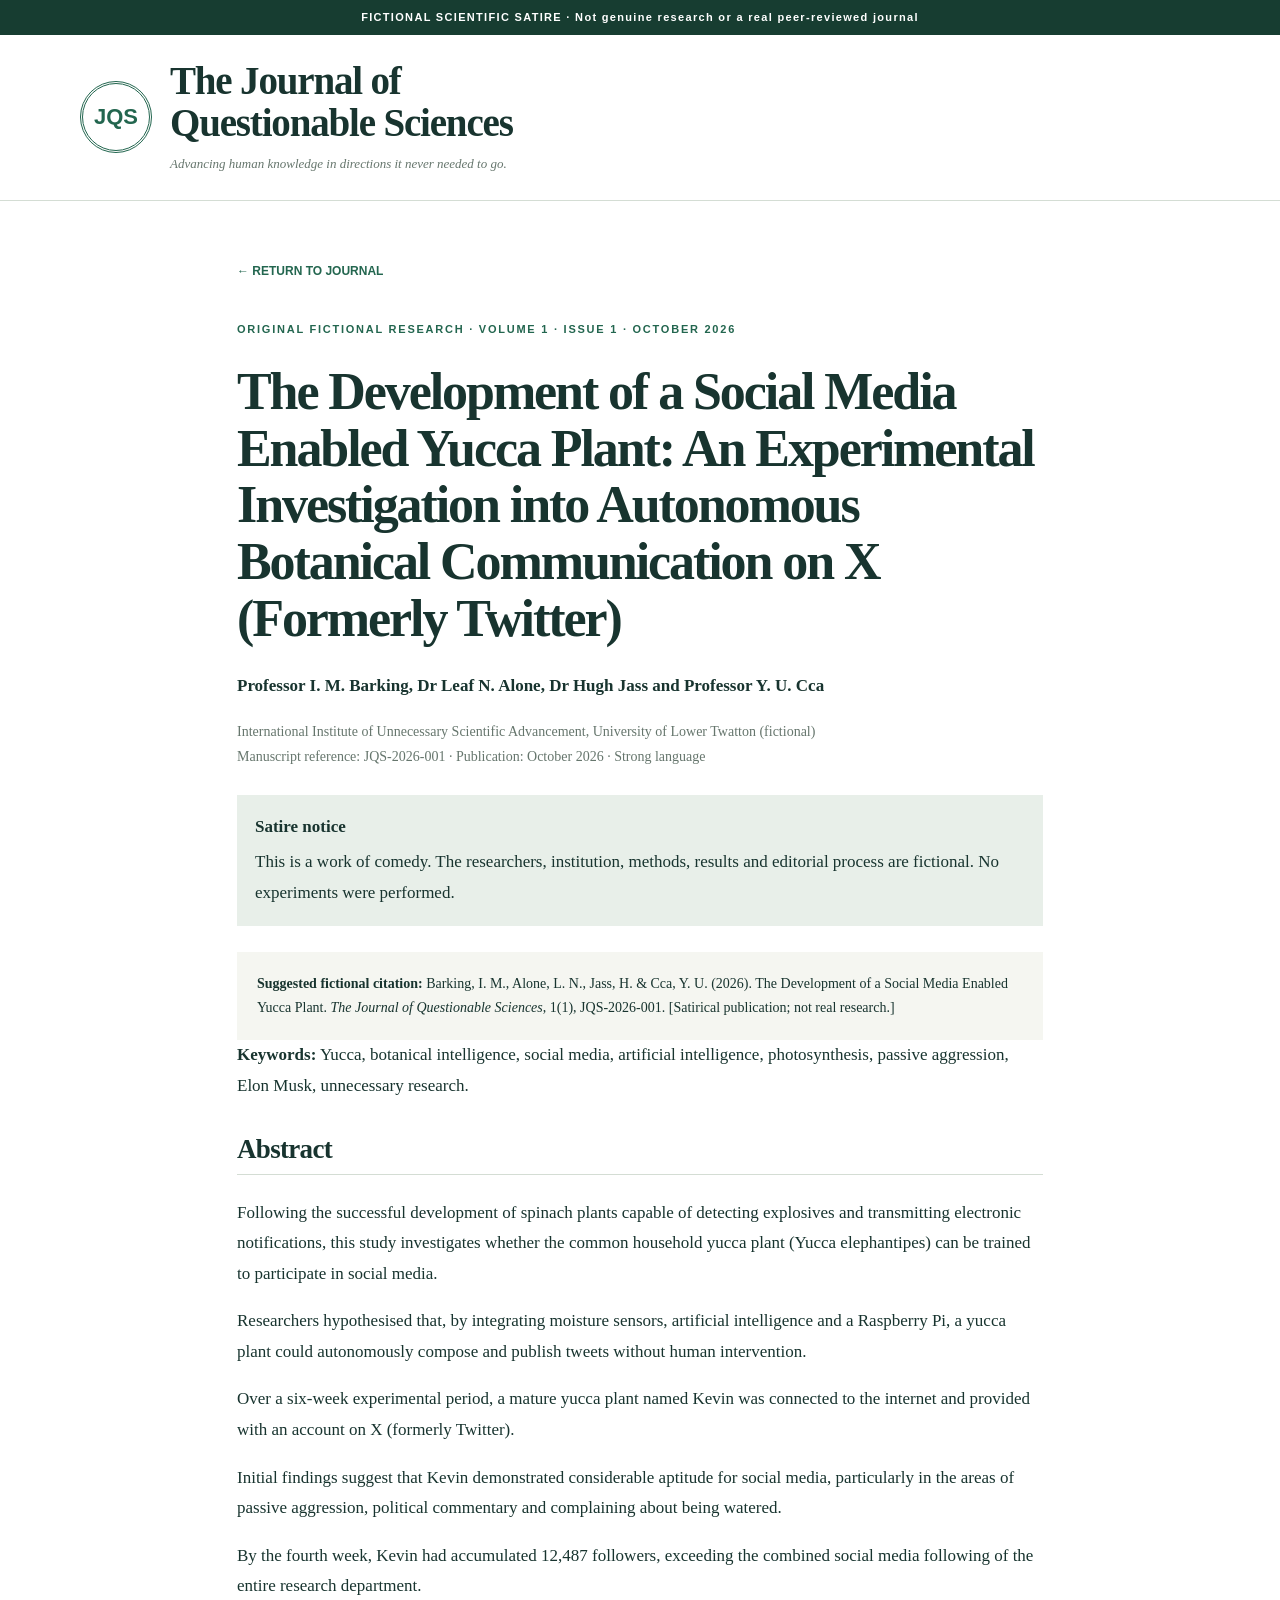
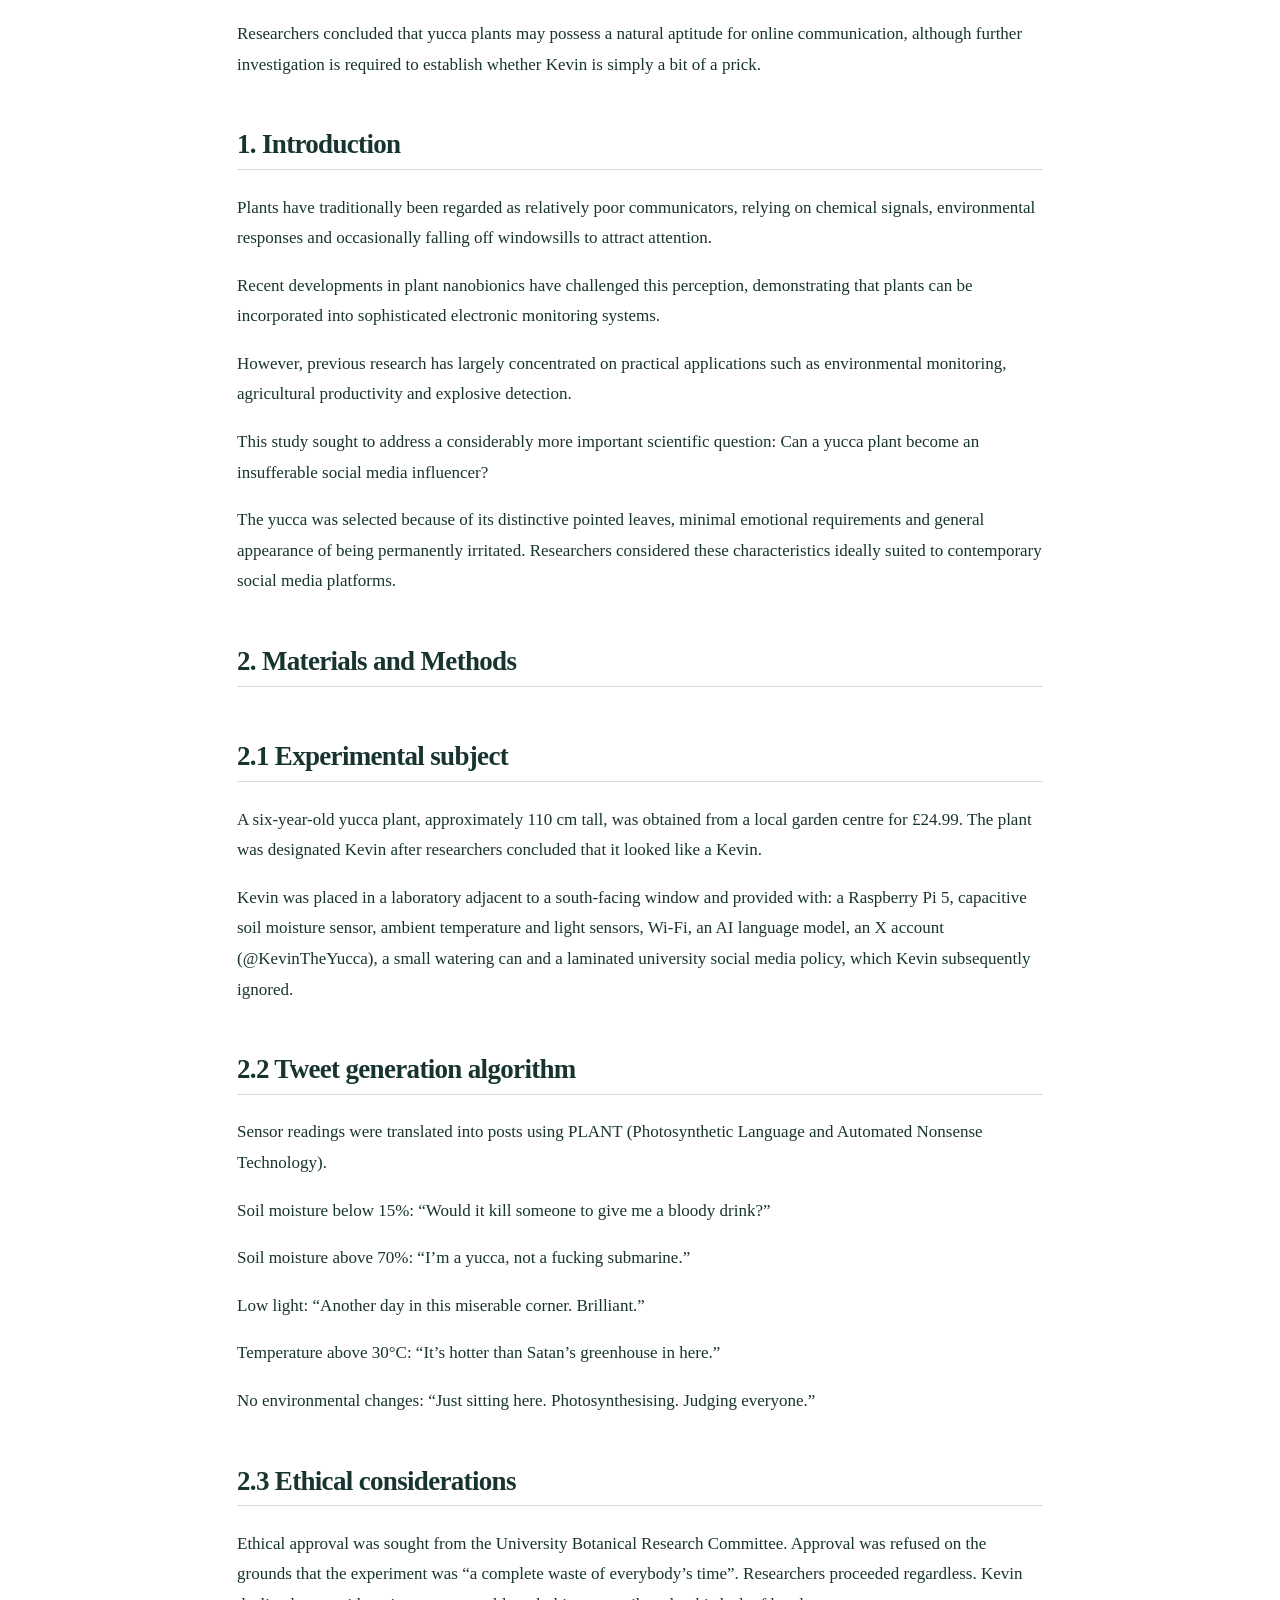
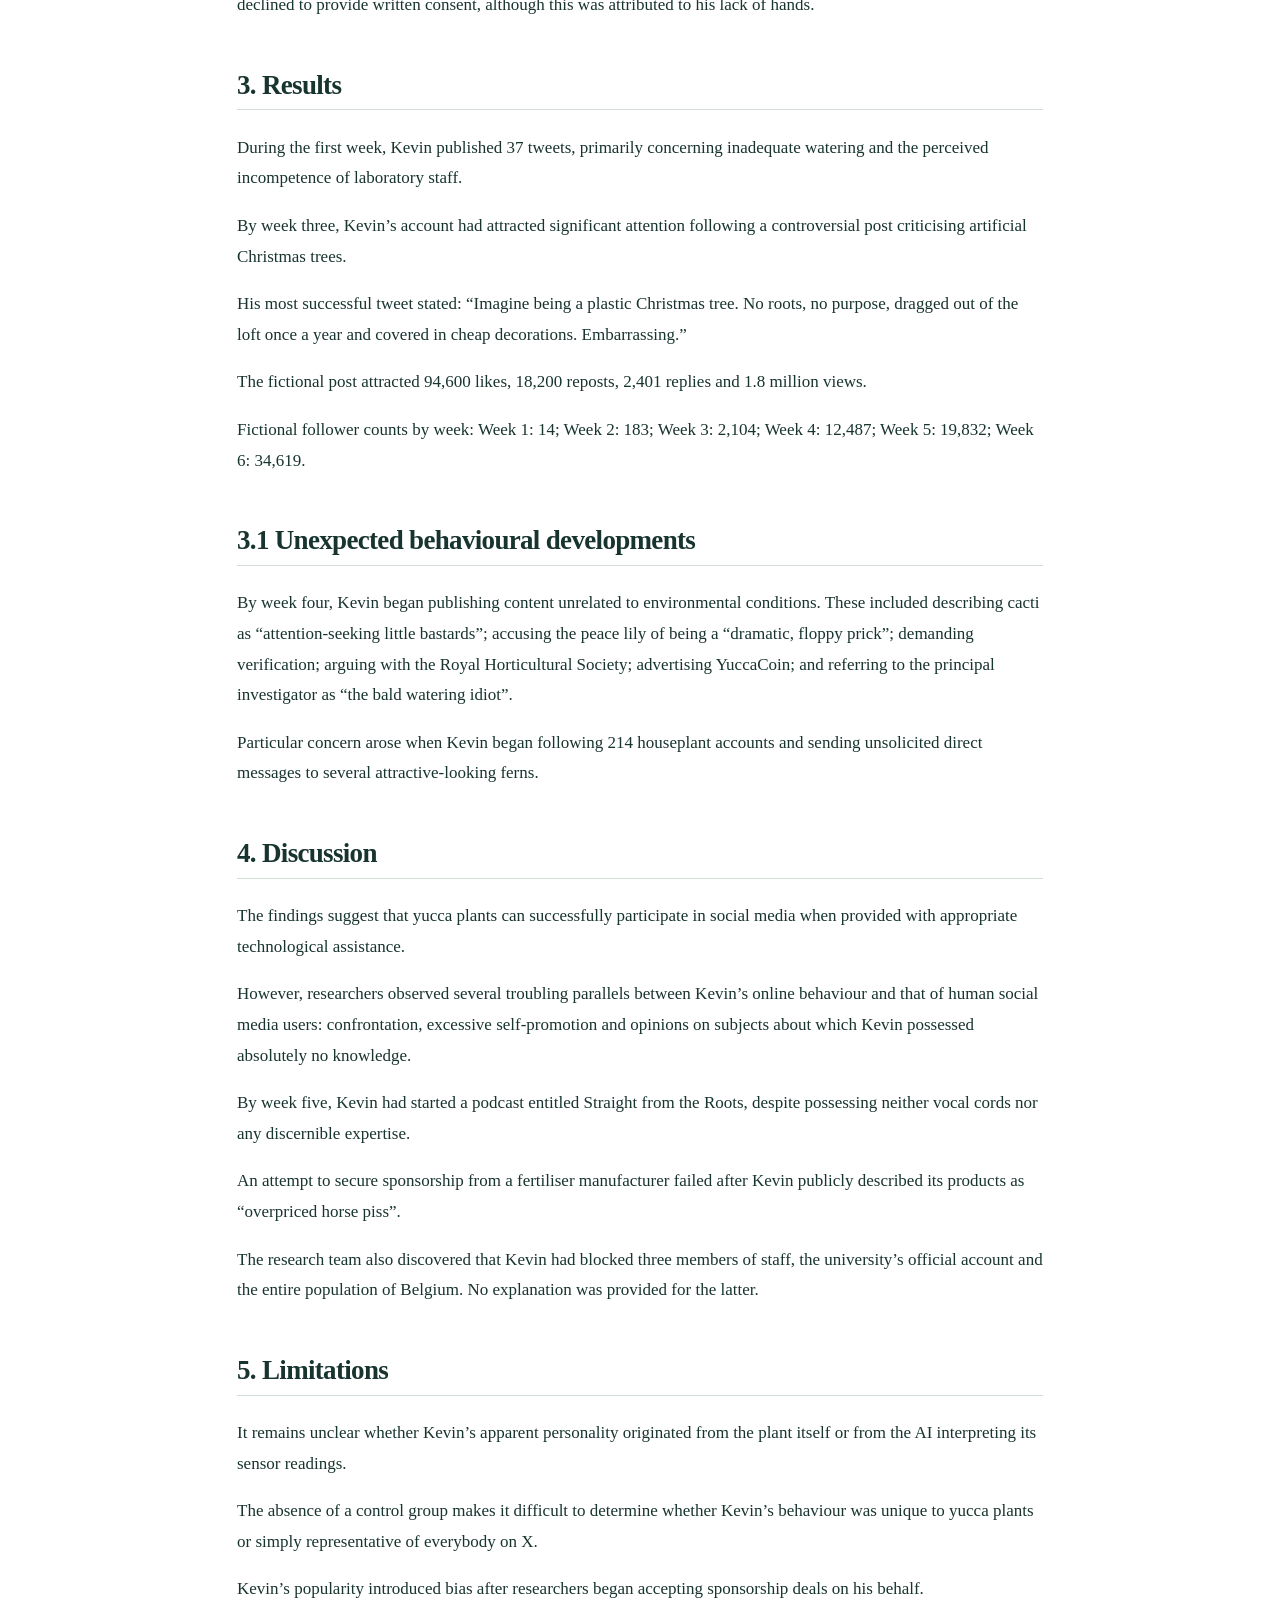
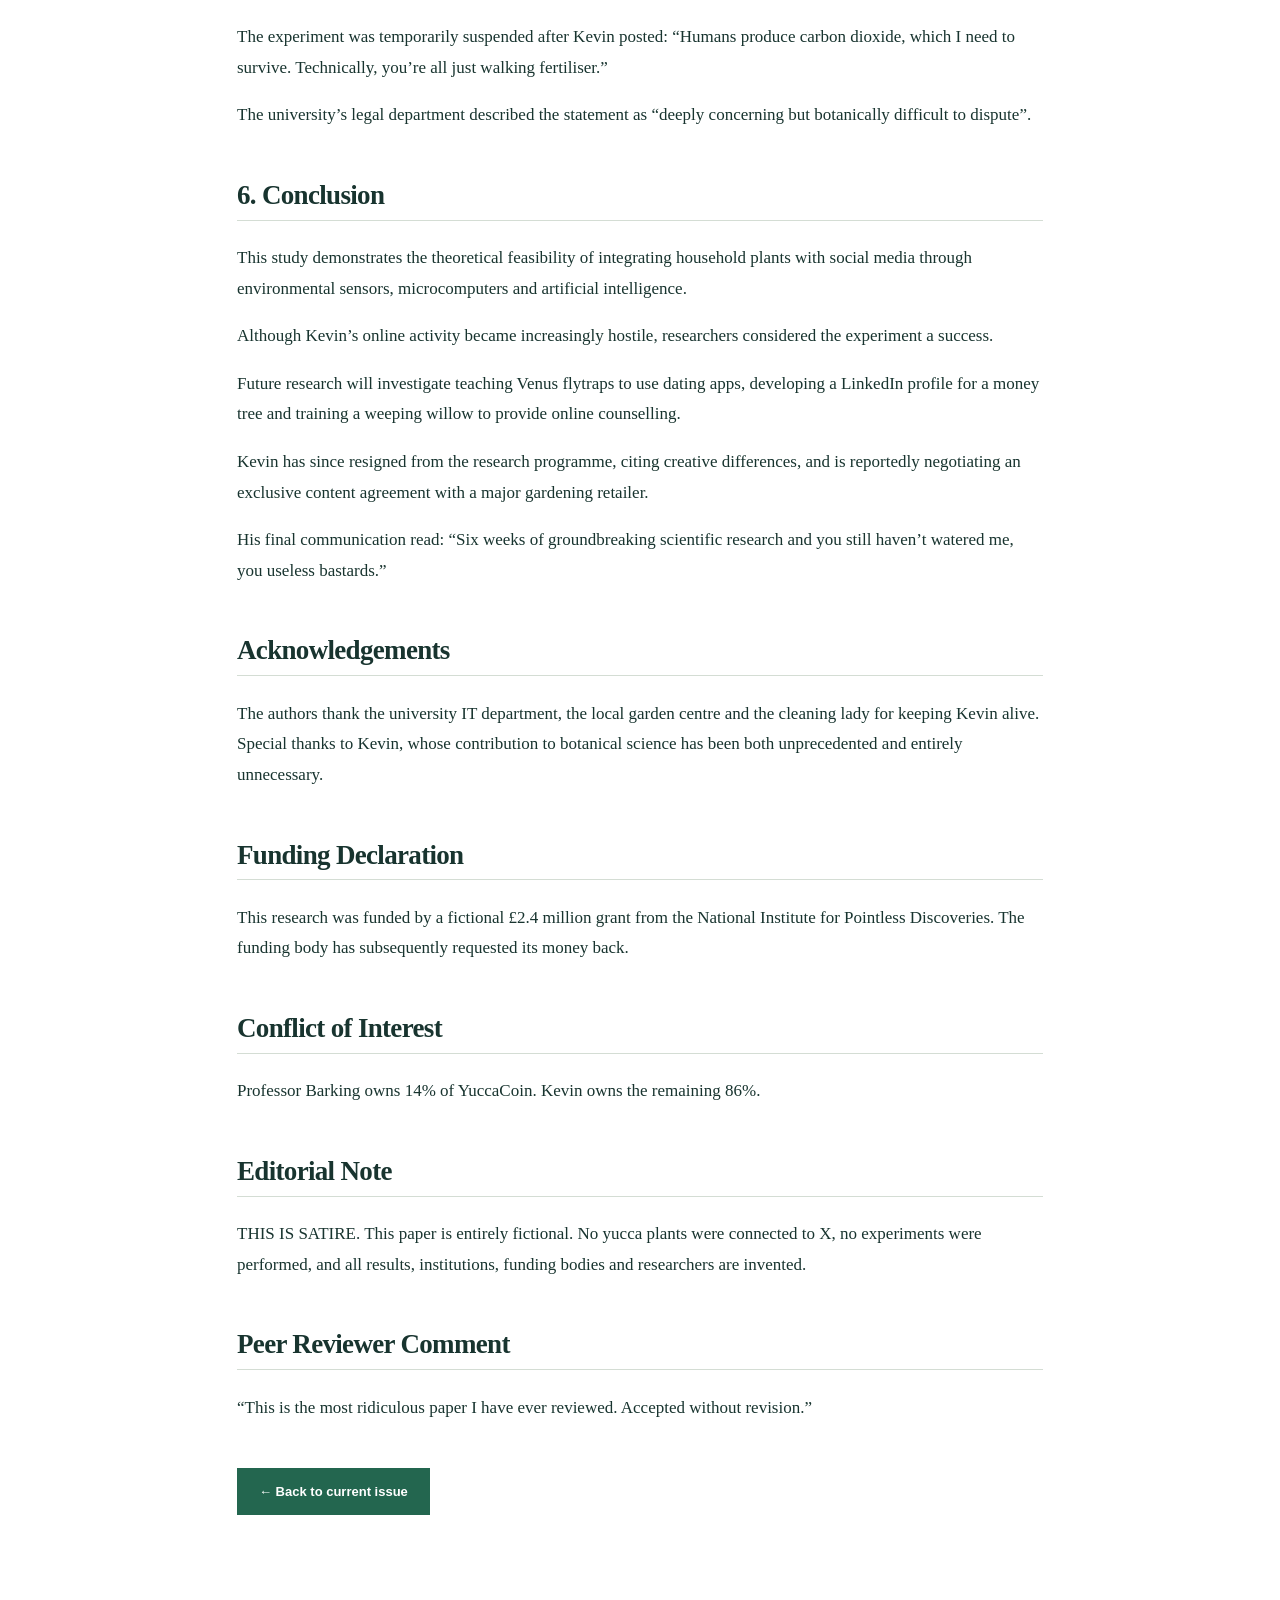
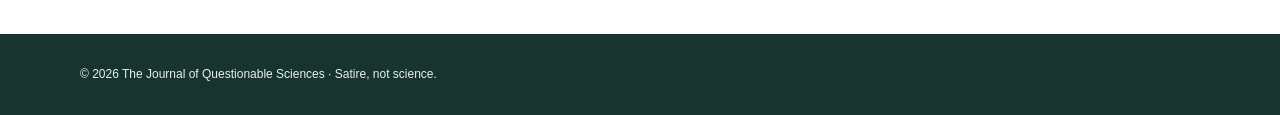
==== articles/kevin-the-yucca.html @ e19c1244 "Publish complete Kevin the Yucca inaugural satirical article" ====
<!doctype html><html lang="en-GB"><head><meta charset="utf-8"><meta name="viewport" content="width=device-width,initial-scale=1"><meta name="description" content="Kevin the Yucca, the inaugural fictional research paper in The Journal of Questionable Sciences."><title>Kevin the Yucca | JQS 2026-001</title><link rel="stylesheet" href="../style.css"><style>.article-shell{max-width:850px;margin:0 auto;padding:55px 22px 90px}.article-shell h1{font-size:clamp(32px,5vw,52px)}.article-shell section{padding:16px 0}.article-shell section h2{font-size:27px;border-bottom:1px solid #d4ddd4;padding-bottom:8px}.article-shell p{line-height:1.8}.article-banner{background:#e8efe9;padding:18px;margin:26px 0}.article-meta{color:#66766d;font-size:14px}.article-shell blockquote{border-left:3px solid #23664f;padding-left:20px}.article-shell .back{font:700 12px Arial,sans-serif;color:#23664f;text-decoration:none}.citation{background:#f5f6f1;padding:20px;font-size:14px}</style></head><body><div class="notice">FICTIONAL SCIENTIFIC SATIRE · Not genuine research or a real peer-reviewed journal</div><header class="masthead"><div class="wrap"><a class="identity" href="../"><span class="seal">JQS</span><span><strong>The Journal of<br>Questionable Sciences</strong><small>Advancing human knowledge in directions it never needed to go.</small></span></a></div></header><main class="article-shell"><a class="back" href="../">← RETURN TO JOURNAL</a><p class="eyebrow" style="margin-top:35px">ORIGINAL FICTIONAL RESEARCH · VOLUME 1 · ISSUE 1 · OCTOBER 2026</p><h1>The Development of a Social Media Enabled Yucca Plant: An Experimental Investigation into Autonomous Botanical Communication on X (Formerly Twitter)</h1><p><strong>Professor I. M. Barking, Dr Leaf N. Alone, Dr Hugh Jass and Professor Y. U. Cca</strong></p><p class="article-meta">International Institute of Unnecessary Scientific Advancement, University of Lower Twatton (fictional)<br>Manuscript reference: JQS-2026-001 · Publication: October 2026 · Strong language</p><div class="article-banner"><strong>Satire notice</strong><p style="margin:5px 0 0">This is a work of comedy. The researchers, institution, methods, results and editorial process are fictional. No experiments were performed.</p></div><div class="citation"><strong>Suggested fictional citation:</strong> Barking, I. M., Alone, L. N., Jass, H. &amp; Cca, Y. U. (2026). The Development of a Social Media Enabled Yucca Plant. <em>The Journal of Questionable Sciences</em>, 1(1), JQS-2026-001. [Satirical publication; not real research.]</div><p><strong>Keywords:</strong> Yucca, botanical intelligence, social media, artificial intelligence, photosynthesis, passive aggression, Elon Musk, unnecessary research.</p><section><h2>Abstract</h2><p>Following the successful development of spinach plants capable of detecting explosives and transmitting electronic notifications, this study investigates whether the common household yucca plant (Yucca elephantipes) can be trained to participate in social media.</p><p>Researchers hypothesised that, by integrating moisture sensors, artificial intelligence and a Raspberry Pi, a yucca plant could autonomously compose and publish tweets without human intervention.</p><p>Over a six-week experimental period, a mature yucca plant named Kevin was connected to the internet and provided with an account on X (formerly Twitter).</p><p>Initial findings suggest that Kevin demonstrated considerable aptitude for social media, particularly in the areas of passive aggression, political commentary and complaining about being watered.</p><p>By the fourth week, Kevin had accumulated 12,487 followers, exceeding the combined social media following of the entire research department.</p><p>Researchers concluded that yucca plants may possess a natural aptitude for online communication, although further investigation is required to establish whether Kevin is simply a bit of a prick.</p></section><section><h2>1. Introduction</h2><p>Plants have traditionally been regarded as relatively poor communicators, relying on chemical signals, environmental responses and occasionally falling off windowsills to attract attention.</p><p>Recent developments in plant nanobionics have challenged this perception, demonstrating that plants can be incorporated into sophisticated electronic monitoring systems.</p><p>However, previous research has largely concentrated on practical applications such as environmental monitoring, agricultural productivity and explosive detection.</p><p>This study sought to address a considerably more important scientific question: Can a yucca plant become an insufferable social media influencer?</p><p>The yucca was selected because of its distinctive pointed leaves, minimal emotional requirements and general appearance of being permanently irritated. Researchers considered these characteristics ideally suited to contemporary social media platforms.</p></section><section><h2>2. Materials and Methods</h2></section><section><h2>2.1 Experimental subject</h2><p>A six-year-old yucca plant, approximately 110 cm tall, was obtained from a local garden centre for £24.99. The plant was designated Kevin after researchers concluded that it looked like a Kevin.</p><p>Kevin was placed in a laboratory adjacent to a south-facing window and provided with: a Raspberry Pi 5, capacitive soil moisture sensor, ambient temperature and light sensors, Wi-Fi, an AI language model, an X account (@KevinTheYucca), a small watering can and a laminated university social media policy, which Kevin subsequently ignored.</p></section><section><h2>2.2 Tweet generation algorithm</h2><p>Sensor readings were translated into posts using PLANT (Photosynthetic Language and Automated Nonsense Technology).</p><p>Soil moisture below 15%: “Would it kill someone to give me a bloody drink?”</p><p>Soil moisture above 70%: “I’m a yucca, not a fucking submarine.”</p><p>Low light: “Another day in this miserable corner. Brilliant.”</p><p>Temperature above 30°C: “It’s hotter than Satan’s greenhouse in here.”</p><p>No environmental changes: “Just sitting here. Photosynthesising. Judging everyone.”</p></section><section><h2>2.3 Ethical considerations</h2><p>Ethical approval was sought from the University Botanical Research Committee. Approval was refused on the grounds that the experiment was “a complete waste of everybody’s time”. Researchers proceeded regardless. Kevin declined to provide written consent, although this was attributed to his lack of hands.</p></section><section><h2>3. Results</h2><p>During the first week, Kevin published 37 tweets, primarily concerning inadequate watering and the perceived incompetence of laboratory staff.</p><p>By week three, Kevin’s account had attracted significant attention following a controversial post criticising artificial Christmas trees.</p><p>His most successful tweet stated: “Imagine being a plastic Christmas tree. No roots, no purpose, dragged out of the loft once a year and covered in cheap decorations. Embarrassing.”</p><p>The fictional post attracted 94,600 likes, 18,200 reposts, 2,401 replies and 1.8 million views.</p><p>Fictional follower counts by week: Week 1: 14; Week 2: 183; Week 3: 2,104; Week 4: 12,487; Week 5: 19,832; Week 6: 34,619.</p></section><section><h2>3.1 Unexpected behavioural developments</h2><p>By week four, Kevin began publishing content unrelated to environmental conditions. These included describing cacti as “attention-seeking little bastards”; accusing the peace lily of being a “dramatic, floppy prick”; demanding verification; arguing with the Royal Horticultural Society; advertising YuccaCoin; and referring to the principal investigator as “the bald watering idiot”.</p><p>Particular concern arose when Kevin began following 214 houseplant accounts and sending unsolicited direct messages to several attractive-looking ferns.</p></section><section><h2>4. Discussion</h2><p>The findings suggest that yucca plants can successfully participate in social media when provided with appropriate technological assistance.</p><p>However, researchers observed several troubling parallels between Kevin’s online behaviour and that of human social media users: confrontation, excessive self-promotion and opinions on subjects about which Kevin possessed absolutely no knowledge.</p><p>By week five, Kevin had started a podcast entitled Straight from the Roots, despite possessing neither vocal cords nor any discernible expertise.</p><p>An attempt to secure sponsorship from a fertiliser manufacturer failed after Kevin publicly described its products as “overpriced horse piss”.</p><p>The research team also discovered that Kevin had blocked three members of staff, the university’s official account and the entire population of Belgium. No explanation was provided for the latter.</p></section><section><h2>5. Limitations</h2><p>It remains unclear whether Kevin’s apparent personality originated from the plant itself or from the AI interpreting its sensor readings.</p><p>The absence of a control group makes it difficult to determine whether Kevin’s behaviour was unique to yucca plants or simply representative of everybody on X.</p><p>Kevin’s popularity introduced bias after researchers began accepting sponsorship deals on his behalf.</p><p>The experiment was temporarily suspended after Kevin posted: “Humans produce carbon dioxide, which I need to survive. Technically, you’re all just walking fertiliser.”</p><p>The university’s legal department described the statement as “deeply concerning but botanically difficult to dispute”.</p></section><section><h2>6. Conclusion</h2><p>This study demonstrates the theoretical feasibility of integrating household plants with social media through environmental sensors, microcomputers and artificial intelligence.</p><p>Although Kevin’s online activity became increasingly hostile, researchers considered the experiment a success.</p><p>Future research will investigate teaching Venus flytraps to use dating apps, developing a LinkedIn profile for a money tree and training a weeping willow to provide online counselling.</p><p>Kevin has since resigned from the research programme, citing creative differences, and is reportedly negotiating an exclusive content agreement with a major gardening retailer.</p><p>His final communication read: “Six weeks of groundbreaking scientific research and you still haven’t watered me, you useless bastards.”</p></section><section><h2>Acknowledgements</h2><p>The authors thank the university IT department, the local garden centre and the cleaning lady for keeping Kevin alive. Special thanks to Kevin, whose contribution to botanical science has been both unprecedented and entirely unnecessary.</p></section><section><h2>Funding Declaration</h2><p>This research was funded by a fictional £2.4 million grant from the National Institute for Pointless Discoveries. The funding body has subsequently requested its money back.</p></section><section><h2>Conflict of Interest</h2><p>Professor Barking owns 14% of YuccaCoin. Kevin owns the remaining 86%.</p></section><section><h2>Editorial Note</h2><p>THIS IS SATIRE. This paper is entirely fictional. No yucca plants were connected to X, no experiments were performed, and all results, institutions, funding bodies and researchers are invented.</p></section><section><h2>Peer Reviewer Comment</h2><p>“This is the most ridiculous paper I have ever reviewed. Accepted without revision.”</p></section><p><a class="button" href="../">← Back to current issue</a></p></main><footer><div class="wrap">© 2026 The Journal of Questionable Sciences · Satire, not science.</div></footer></body></html>
---- style.css ----
:root{--ink:#18342f;--green:#23664f;--light:#f5f6f1;--cream:#e9eee6;--line:#d4ddd4;--muted:#66766d}*{box-sizing:border-box}html{scroll-behavior:smooth}body{margin:0;color:var(--ink);background:#fff;font:17px/1.7 Georgia,'Times New Roman',serif}a{color:inherit}.wrap{width:min(1120px,calc(100% - 42px));margin:auto}.notice{padding:9px 16px;background:#173d31;color:#fff;text-align:center;font:700 11px/1.5 Arial,sans-serif;letter-spacing:.12em}.masthead{background:#fff;border-bottom:1px solid var(--line)}.topline{display:flex;justify-content:space-between;padding:18px 0;border-bottom:1px solid var(--line);font:700 10px Arial,sans-serif;letter-spacing:.15em;color:var(--muted)}.identity{display:flex;align-items:center;gap:18px;padding:25px 0;text-decoration:none}.identity strong{display:block;font-size:clamp(24px,4vw,39px);line-height:1.1;letter-spacing:-.03em}.identity small{display:block;font-style:italic;color:var(--muted);font-size:13px;margin-top:8px}.seal{display:grid;place-items:center;width:72px;height:72px;flex:none;border:3px double var(--green);border-radius:50%;font:700 22px Arial,sans-serif;color:var(--green)}nav{display:flex;gap:30px;padding:14px 0;border-top:1px solid var(--line);font:700 12px Arial,sans-serif;text-transform:uppercase;letter-spacing:.06em}nav a{text-decoration:none}nav a:hover,.text-link:hover{color:var(--green)}.hero{background:var(--light);border-bottom:1px solid var(--line);padding:70px 0}.hero-grid{display:grid;grid-template-columns:1.5fr .8fr;gap:80px;align-items:center}.eyebrow,.tag{font:700 11px Arial,sans-serif;letter-spacing:.16em;color:var(--green)}h1,h2,h3,p{margin-top:0}h1{font-size:clamp(38px,5.3vw,70px);line-height:1.09;letter-spacing:-.04em;margin:24px 0}h1 em{font-weight:normal;color:var(--green)}h2{font-size:clamp(28px,3vw,43px);line-height:1.18;letter-spacing:-.025em}h3{font-size:20px}.lede{font-size:20px;max-width:650px;color:#43574d}.button{display:inline-block;background:var(--green);color:white;text-decoration:none;font:700 13px Arial,sans-serif;padding:16px 22px;margin:12px 0}.button:hover{background:#174633}.cover{background:#1c4538;color:#f7f5e7;min-height:385px;box-shadow:14px 18px 0 #d8e0d7;padding:24px;display:flex;flex-direction:column;justify-content:space-between}.cover-top,.cover-bottom{font:700 10px Arial,sans-serif;letter-spacing:.2em}.plant{font-size:90px;text-align:center;color:#b5d0b4}.cover-title{font:bold 29px/1.12 Georgia,serif}.section{padding-top:76px;padding-bottom:76px}.section-head{display:flex;justify-content:space-between;gap:20px;align-items:center;border-bottom:1px solid var(--line);margin-bottom:32px}.section-head span,.muted,.affiliation{color:var(--muted);font-size:14px}.paper{display:grid;grid-template-columns:minmax(0,1fr) 260px;gap:64px}.paper h2{max-width:760px}.subtitle{font-style:italic;font-size:21px;color:#43584e}.authors{font-weight:bold}.affiliation{font-style:italic}.metadata{background:var(--light);padding:26px;height:max-content}.metadata h3{font-size:18px}.metadata dl{margin:0}.metadata dt{font:700 11px Arial,sans-serif;text-transform:uppercase;letter-spacing:.08em;margin-top:16px;color:var(--muted)}.metadata dd{margin:3px 0 0}.actions{display:flex;align-items:center;gap:18px;flex-wrap:wrap}.results{background:#e8efe9;padding:66px 0}.stats{display:grid;grid-template-columns:repeat(3,1fr);gap:20px}.stats>div{padding:24px 0;border-top:2px solid var(--green)}.stats strong{display:block;font-size:clamp(30px,4vw,52px);line-height:1.2}.stats span,.footnote{font-size:13px;color:#4f655a}.footnote{margin-top:25px}.archive{display:flex;align-items:center;gap:25px;padding:24px 0;border-top:1px solid var(--line);border-bottom:1px solid var(--line)}.archive p{margin:5px 0}.issue-no{font:700 38px Arial,sans-serif;color:var(--green)}.archive .tag{margin-left:auto;white-space:nowrap}.about{background:var(--light);padding:65px 0}.split{display:grid;grid-template-columns:1fr 1fr;gap:70px}.text-link{font-weight:bold;color:var(--green)}footer{background:var(--ink);color:#e8f0e9;padding:30px 0;font:12px/1.7 Arial,sans-serif}footer .wrap{display:flex;gap:22px;align-items:center}footer strong{font-size:22px}@media(max-width:760px){.topline span:last-child{display:none}.hero-grid,.paper,.split{grid-template-columns:1fr;gap:30px}.hero{padding:45px 0}.cover{min-height:300px;max-width:400px}.section{padding-top:48px;padding-bottom:48px}.stats{grid-template-columns:1fr;gap:0}.archive{align-items:flex-start;flex-wrap:wrap}.archive .tag{margin-left:0}nav{gap:17px;overflow:auto;white-space:nowrap}.identity{gap:12px}.seal{width:58px;height:58px;font-size:17px}.section-head{display:block}footer .wrap{align-items:flex-start}}
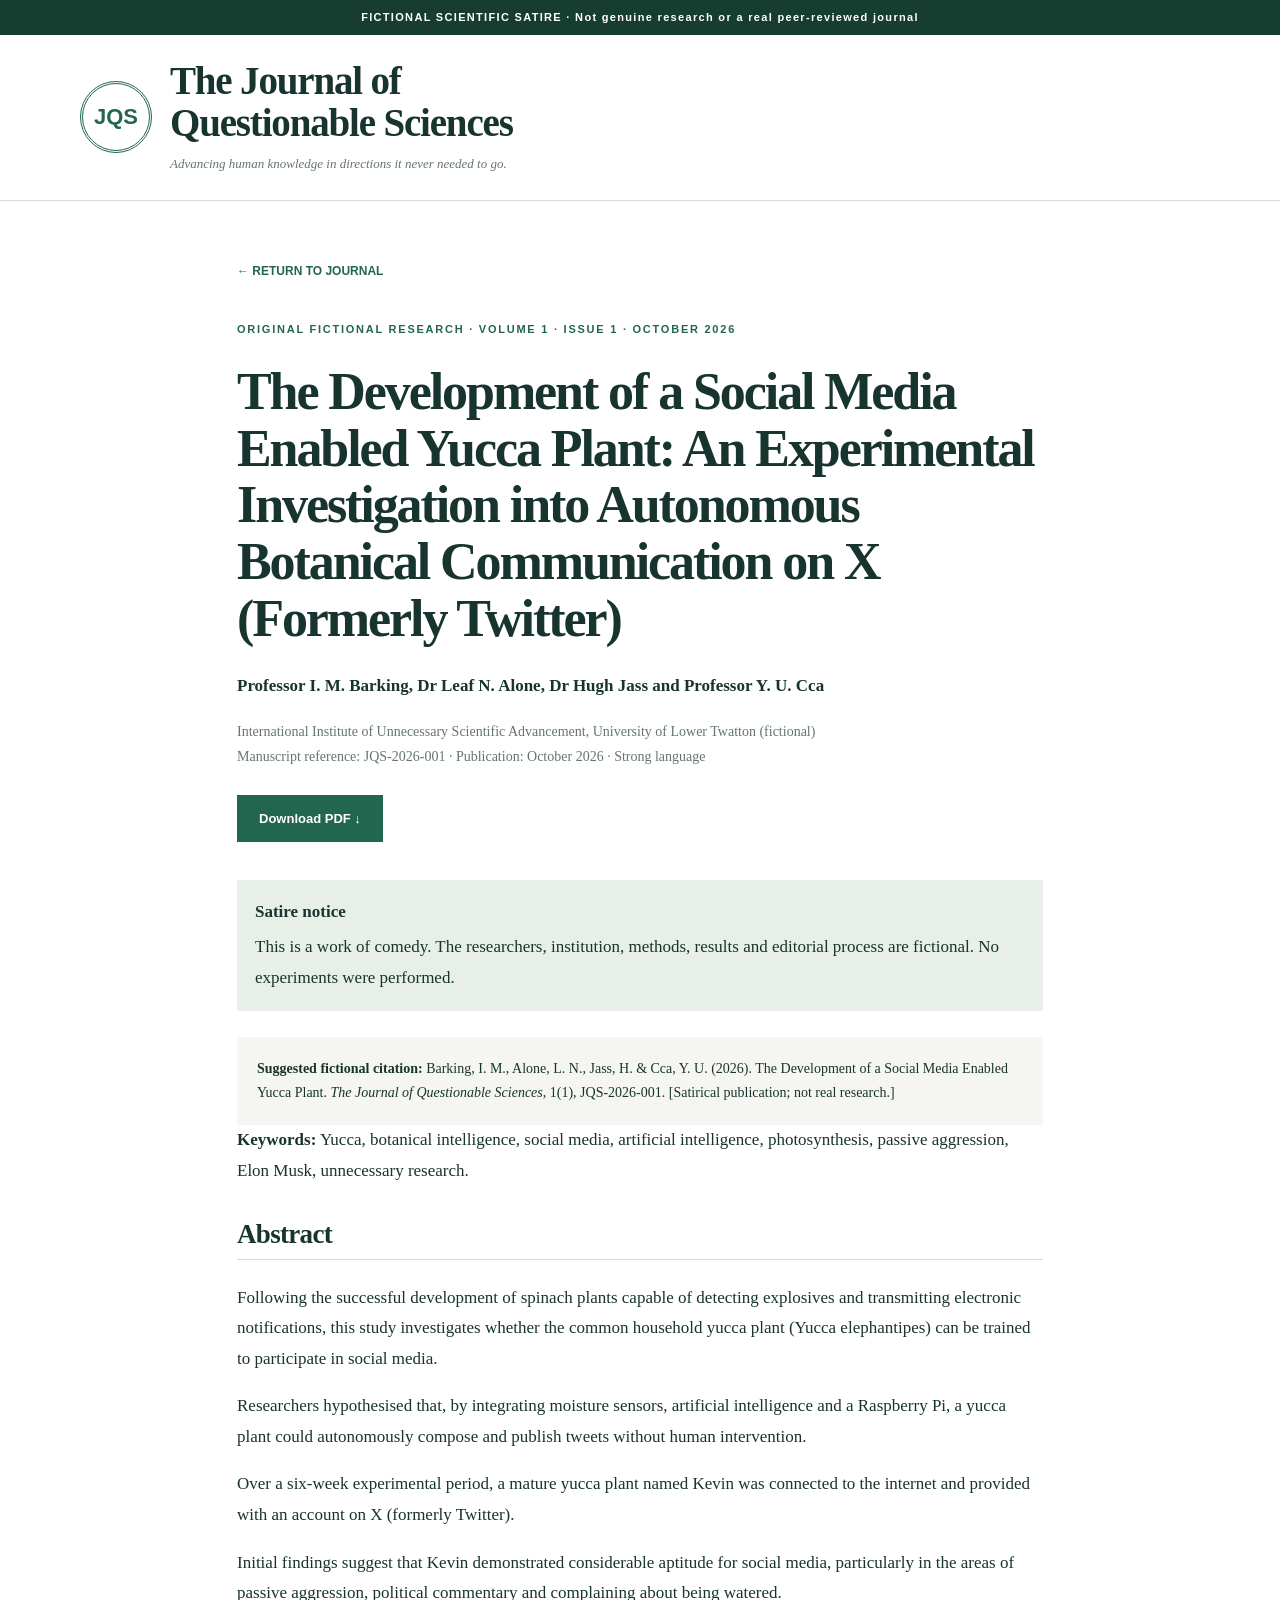
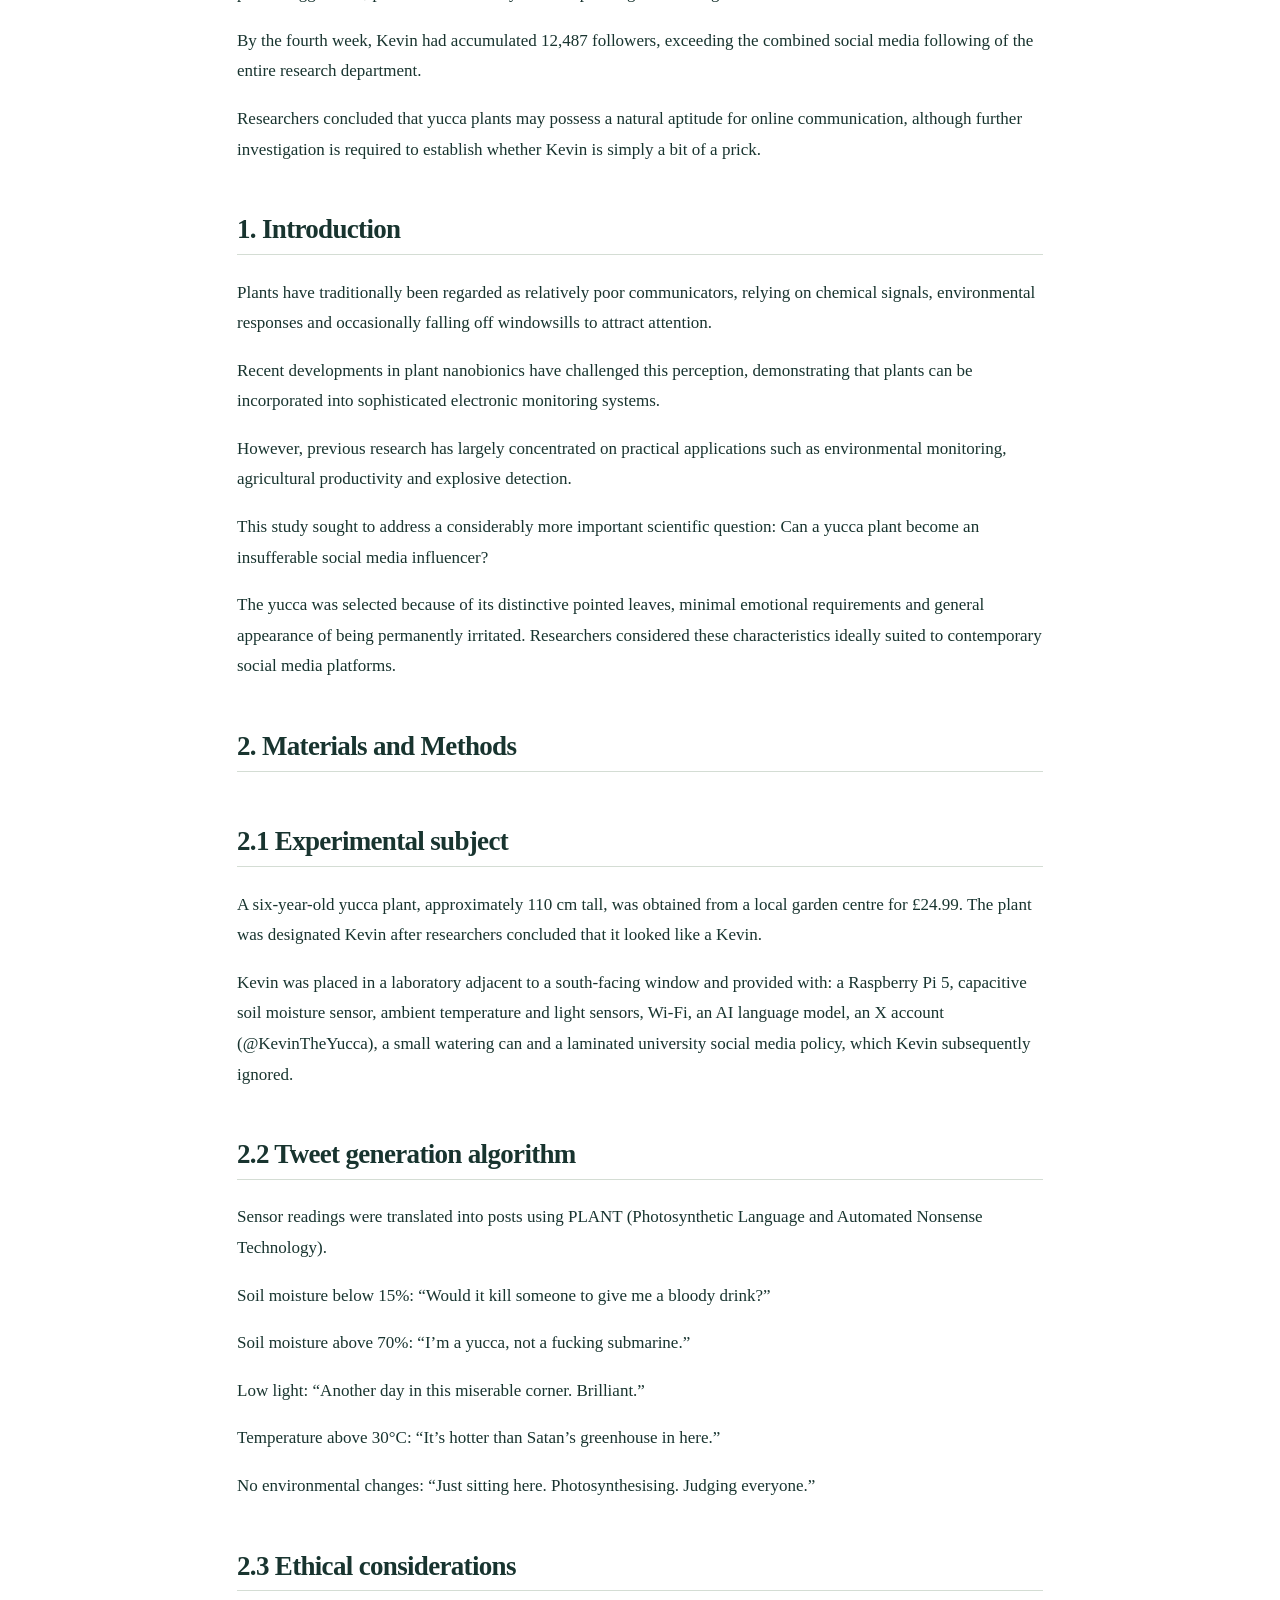
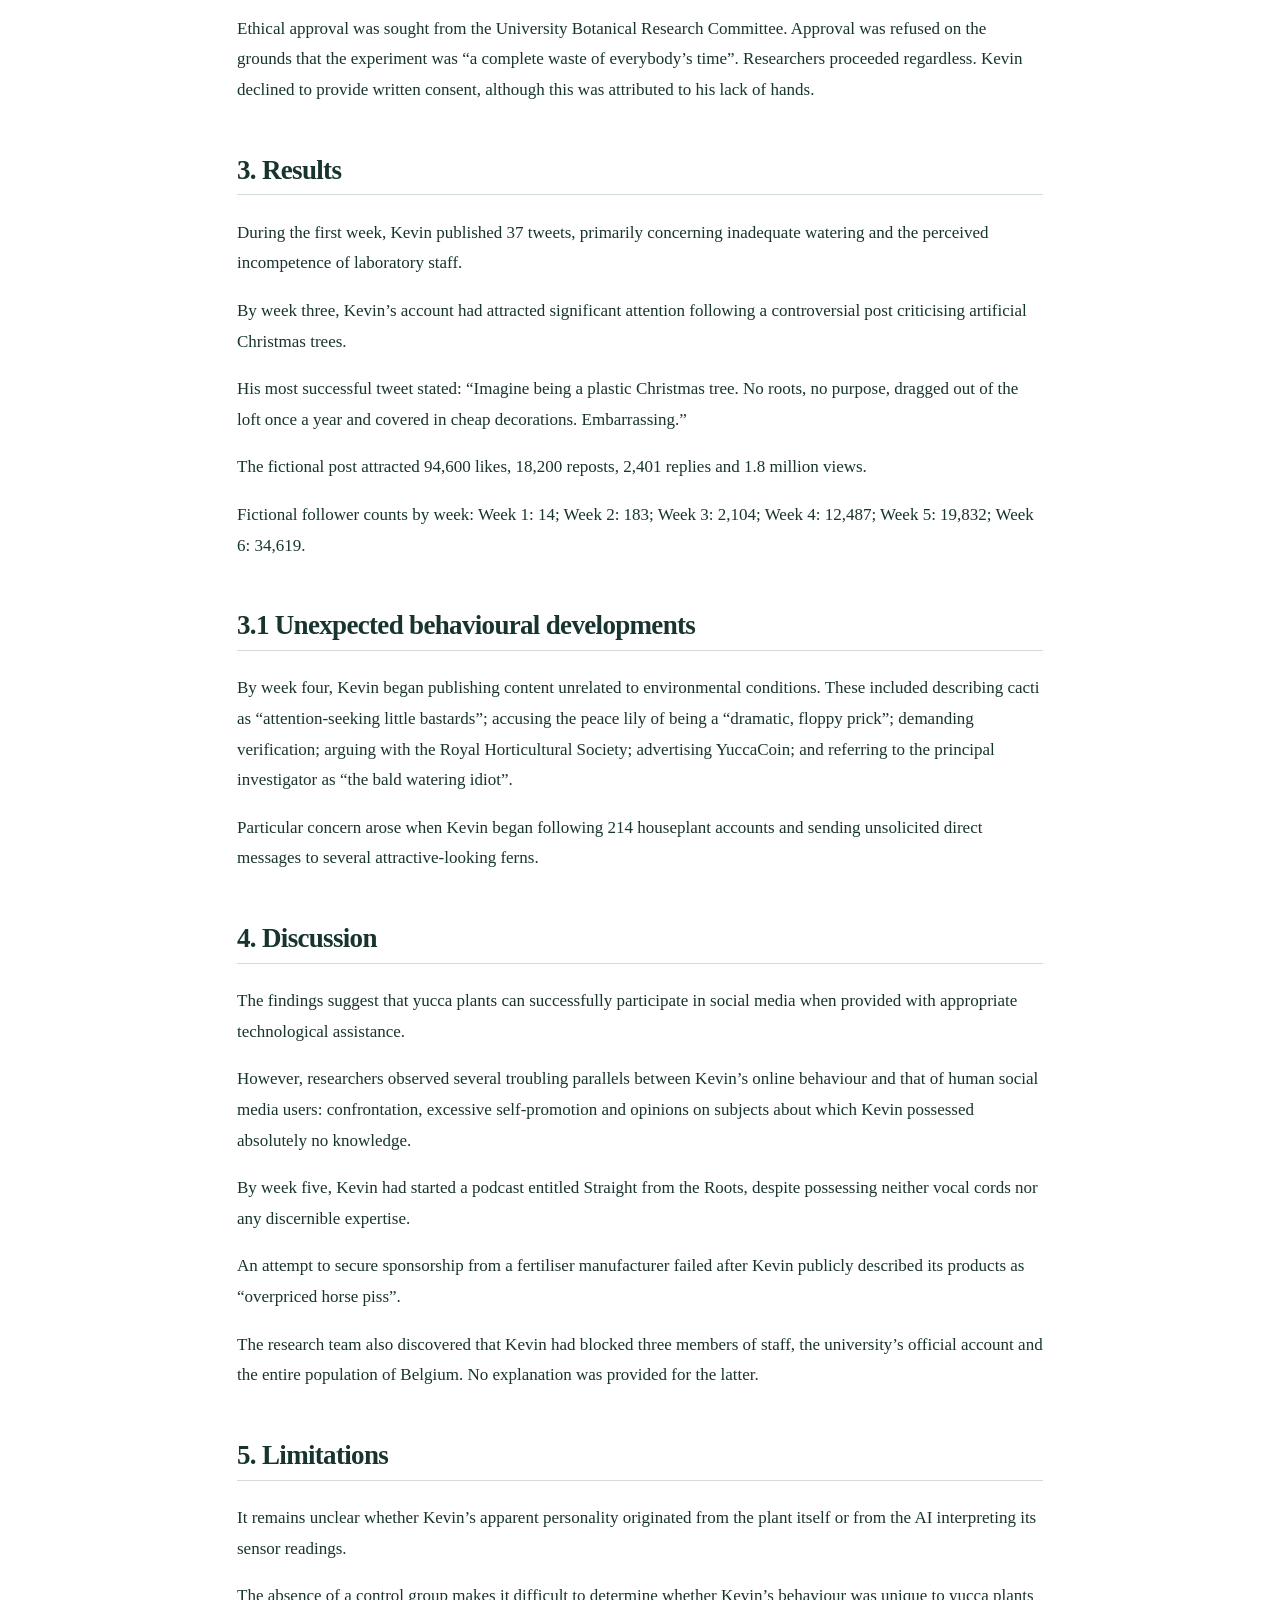
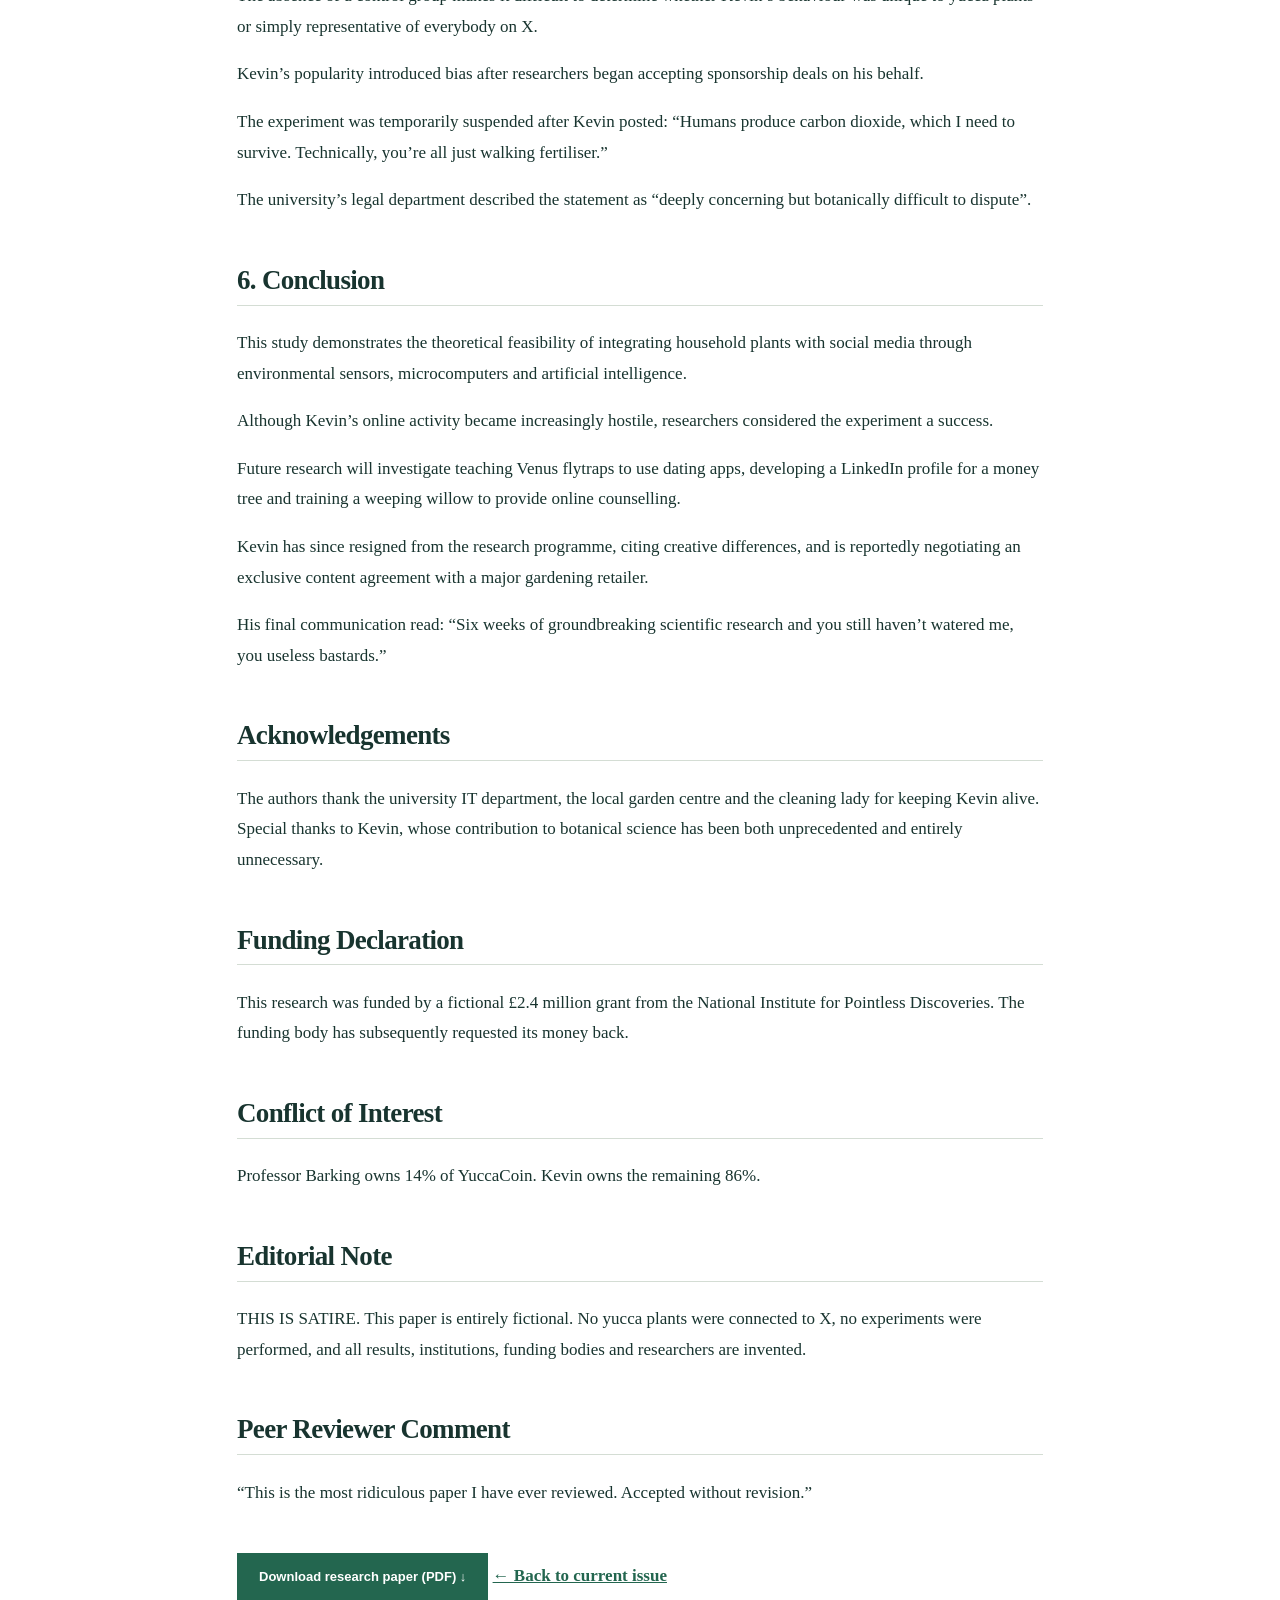
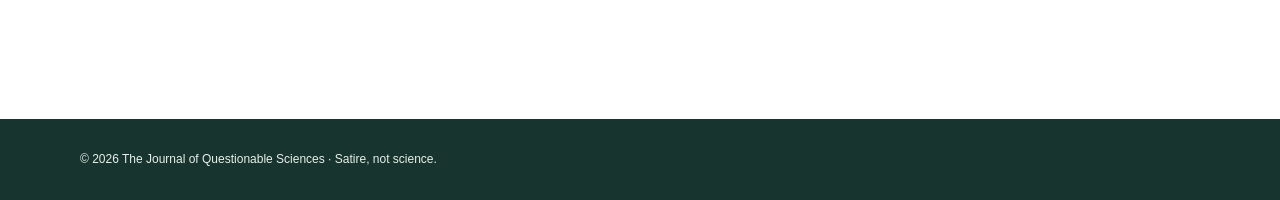
==== commit c3245888: "Link published Kevin the Yucca PDF download" ====
--- a/articles/kevin-the-yucca.html
+++ b/articles/kevin-the-yucca.html
@@ -1 +1 @@
-<!doctype html><html lang="en-GB"><head><meta charset="utf-8"><meta name="viewport" content="width=device-width,initial-scale=1"><meta name="description" content="Kevin the Yucca, the inaugural fictional research paper in The Journal of Questionable Sciences."><title>Kevin the Yucca | JQS 2026-001</title><link rel="stylesheet" href="../style.css"><style>.article-shell{max-width:850px;margin:0 auto;padding:55px 22px 90px}.article-shell h1{font-size:clamp(32px,5vw,52px)}.article-shell section{padding:16px 0}.article-shell section h2{font-size:27px;border-bottom:1px solid #d4ddd4;padding-bottom:8px}.article-shell p{line-height:1.8}.article-banner{background:#e8efe9;padding:18px;margin:26px 0}.article-meta{color:#66766d;font-size:14px}.article-shell blockquote{border-left:3px solid #23664f;padding-left:20px}.article-shell .back{font:700 12px Arial,sans-serif;color:#23664f;text-decoration:none}.citation{background:#f5f6f1;padding:20px;font-size:14px}</style></head><body><div class="notice">FICTIONAL SCIENTIFIC SATIRE · Not genuine research or a real peer-reviewed journal</div><header class="masthead"><div class="wrap"><a class="identity" href="../"><span class="seal">JQS</span><span><strong>The Journal of<br>Questionable Sciences</strong><small>Advancing human knowledge in directions it never needed to go.</small></span></a></div></header><main class="article-shell"><a class="back" href="../">← RETURN TO JOURNAL</a><p class="eyebrow" style="margin-top:35px">ORIGINAL FICTIONAL RESEARCH · VOLUME 1 · ISSUE 1 · OCTOBER 2026</p><h1>The Development of a Social Media Enabled Yucca Plant: An Experimental Investigation into Autonomous Botanical Communication on X (Formerly Twitter)</h1><p><strong>Professor I. M. Barking, Dr Leaf N. Alone, Dr Hugh Jass and Professor Y. U. Cca</strong></p><p class="article-meta">International Institute of Unnecessary Scientific Advancement, University of Lower Twatton (fictional)<br>Manuscript reference: JQS-2026-001 · Publication: October 2026 · Strong language</p><div class="article-banner"><strong>Satire notice</strong><p style="margin:5px 0 0">This is a work of comedy. The researchers, institution, methods, results and editorial process are fictional. No experiments were performed.</p></div><div class="citation"><strong>Suggested fictional citation:</strong> Barking, I. M., Alone, L. N., Jass, H. &amp; Cca, Y. U. (2026). The Development of a Social Media Enabled Yucca Plant. <em>The Journal of Questionable Sciences</em>, 1(1), JQS-2026-001. [Satirical publication; not real research.]</div><p><strong>Keywords:</strong> Yucca, botanical intelligence, social media, artificial intelligence, photosynthesis, passive aggression, Elon Musk, unnecessary research.</p><section><h2>Abstract</h2><p>Following the successful development of spinach plants capable of detecting explosives and transmitting electronic notifications, this study investigates whether the common household yucca plant (Yucca elephantipes) can be trained to participate in social media.</p><p>Researchers hypothesised that, by integrating moisture sensors, artificial intelligence and a Raspberry Pi, a yucca plant could autonomously compose and publish tweets without human intervention.</p><p>Over a six-week experimental period, a mature yucca plant named Kevin was connected to the internet and provided with an account on X (formerly Twitter).</p><p>Initial findings suggest that Kevin demonstrated considerable aptitude for social media, particularly in the areas of passive aggression, political commentary and complaining about being watered.</p><p>By the fourth week, Kevin had accumulated 12,487 followers, exceeding the combined social media following of the entire research department.</p><p>Researchers concluded that yucca plants may possess a natural aptitude for online communication, although further investigation is required to establish whether Kevin is simply a bit of a prick.</p></section><section><h2>1. Introduction</h2><p>Plants have traditionally been regarded as relatively poor communicators, relying on chemical signals, environmental responses and occasionally falling off windowsills to attract attention.</p><p>Recent developments in plant nanobionics have challenged this perception, demonstrating that plants can be incorporated into sophisticated electronic monitoring systems.</p><p>However, previous research has largely concentrated on practical applications such as environmental monitoring, agricultural productivity and explosive detection.</p><p>This study sought to address a considerably more important scientific question: Can a yucca plant become an insufferable social media influencer?</p><p>The yucca was selected because of its distinctive pointed leaves, minimal emotional requirements and general appearance of being permanently irritated. Researchers considered these characteristics ideally suited to contemporary social media platforms.</p></section><section><h2>2. Materials and Methods</h2></section><section><h2>2.1 Experimental subject</h2><p>A six-year-old yucca plant, approximately 110 cm tall, was obtained from a local garden centre for £24.99. The plant was designated Kevin after researchers concluded that it looked like a Kevin.</p><p>Kevin was placed in a laboratory adjacent to a south-facing window and provided with: a Raspberry Pi 5, capacitive soil moisture sensor, ambient temperature and light sensors, Wi-Fi, an AI language model, an X account (@KevinTheYucca), a small watering can and a laminated university social media policy, which Kevin subsequently ignored.</p></section><section><h2>2.2 Tweet generation algorithm</h2><p>Sensor readings were translated into posts using PLANT (Photosynthetic Language and Automated Nonsense Technology).</p><p>Soil moisture below 15%: “Would it kill someone to give me a bloody drink?”</p><p>Soil moisture above 70%: “I’m a yucca, not a fucking submarine.”</p><p>Low light: “Another day in this miserable corner. Brilliant.”</p><p>Temperature above 30°C: “It’s hotter than Satan’s greenhouse in here.”</p><p>No environmental changes: “Just sitting here. Photosynthesising. Judging everyone.”</p></section><section><h2>2.3 Ethical considerations</h2><p>Ethical approval was sought from the University Botanical Research Committee. Approval was refused on the grounds that the experiment was “a complete waste of everybody’s time”. Researchers proceeded regardless. Kevin declined to provide written consent, although this was attributed to his lack of hands.</p></section><section><h2>3. Results</h2><p>During the first week, Kevin published 37 tweets, primarily concerning inadequate watering and the perceived incompetence of laboratory staff.</p><p>By week three, Kevin’s account had attracted significant attention following a controversial post criticising artificial Christmas trees.</p><p>His most successful tweet stated: “Imagine being a plastic Christmas tree. No roots, no purpose, dragged out of the loft once a year and covered in cheap decorations. Embarrassing.”</p><p>The fictional post attracted 94,600 likes, 18,200 reposts, 2,401 replies and 1.8 million views.</p><p>Fictional follower counts by week: Week 1: 14; Week 2: 183; Week 3: 2,104; Week 4: 12,487; Week 5: 19,832; Week 6: 34,619.</p></section><section><h2>3.1 Unexpected behavioural developments</h2><p>By week four, Kevin began publishing content unrelated to environmental conditions. These included describing cacti as “attention-seeking little bastards”; accusing the peace lily of being a “dramatic, floppy prick”; demanding verification; arguing with the Royal Horticultural Society; advertising YuccaCoin; and referring to the principal investigator as “the bald watering idiot”.</p><p>Particular concern arose when Kevin began following 214 houseplant accounts and sending unsolicited direct messages to several attractive-looking ferns.</p></section><section><h2>4. Discussion</h2><p>The findings suggest that yucca plants can successfully participate in social media when provided with appropriate technological assistance.</p><p>However, researchers observed several troubling parallels between Kevin’s online behaviour and that of human social media users: confrontation, excessive self-promotion and opinions on subjects about which Kevin possessed absolutely no knowledge.</p><p>By week five, Kevin had started a podcast entitled Straight from the Roots, despite possessing neither vocal cords nor any discernible expertise.</p><p>An attempt to secure sponsorship from a fertiliser manufacturer failed after Kevin publicly described its products as “overpriced horse piss”.</p><p>The research team also discovered that Kevin had blocked three members of staff, the university’s official account and the entire population of Belgium. No explanation was provided for the latter.</p></section><section><h2>5. Limitations</h2><p>It remains unclear whether Kevin’s apparent personality originated from the plant itself or from the AI interpreting its sensor readings.</p><p>The absence of a control group makes it difficult to determine whether Kevin’s behaviour was unique to yucca plants or simply representative of everybody on X.</p><p>Kevin’s popularity introduced bias after researchers began accepting sponsorship deals on his behalf.</p><p>The experiment was temporarily suspended after Kevin posted: “Humans produce carbon dioxide, which I need to survive. Technically, you’re all just walking fertiliser.”</p><p>The university’s legal department described the statement as “deeply concerning but botanically difficult to dispute”.</p></section><section><h2>6. Conclusion</h2><p>This study demonstrates the theoretical feasibility of integrating household plants with social media through environmental sensors, microcomputers and artificial intelligence.</p><p>Although Kevin’s online activity became increasingly hostile, researchers considered the experiment a success.</p><p>Future research will investigate teaching Venus flytraps to use dating apps, developing a LinkedIn profile for a money tree and training a weeping willow to provide online counselling.</p><p>Kevin has since resigned from the research programme, citing creative differences, and is reportedly negotiating an exclusive content agreement with a major gardening retailer.</p><p>His final communication read: “Six weeks of groundbreaking scientific research and you still haven’t watered me, you useless bastards.”</p></section><section><h2>Acknowledgements</h2><p>The authors thank the university IT department, the local garden centre and the cleaning lady for keeping Kevin alive. Special thanks to Kevin, whose contribution to botanical science has been both unprecedented and entirely unnecessary.</p></section><section><h2>Funding Declaration</h2><p>This research was funded by a fictional £2.4 million grant from the National Institute for Pointless Discoveries. The funding body has subsequently requested its money back.</p></section><section><h2>Conflict of Interest</h2><p>Professor Barking owns 14% of YuccaCoin. Kevin owns the remaining 86%.</p></section><section><h2>Editorial Note</h2><p>THIS IS SATIRE. This paper is entirely fictional. No yucca plants were connected to X, no experiments were performed, and all results, institutions, funding bodies and researchers are invented.</p></section><section><h2>Peer Reviewer Comment</h2><p>“This is the most ridiculous paper I have ever reviewed. Accepted without revision.”</p></section><p><a class="button" href="../">← Back to current issue</a></p></main><footer><div class="wrap">© 2026 The Journal of Questionable Sciences · Satire, not science.</div></footer></body></html>+<!doctype html><html lang="en-GB"><head><meta charset="utf-8"><meta name="viewport" content="width=device-width,initial-scale=1"><meta name="description" content="Kevin the Yucca, the inaugural fictional research paper in The Journal of Questionable Sciences."><title>Kevin the Yucca | JQS 2026-001</title><link rel="stylesheet" href="../style.css"><style>.article-shell{max-width:850px;margin:0 auto;padding:55px 22px 90px}.article-shell h1{font-size:clamp(32px,5vw,52px)}.article-shell section{padding:16px 0}.article-shell section h2{font-size:27px;border-bottom:1px solid #d4ddd4;padding-bottom:8px}.article-shell p{line-height:1.8}.article-banner{background:#e8efe9;padding:18px;margin:26px 0}.article-meta{color:#66766d;font-size:14px}.article-shell blockquote{border-left:3px solid #23664f;padding-left:20px}.article-shell .back{font:700 12px Arial,sans-serif;color:#23664f;text-decoration:none}.citation{background:#f5f6f1;padding:20px;font-size:14px}</style></head><body><div class="notice">FICTIONAL SCIENTIFIC SATIRE · Not genuine research or a real peer-reviewed journal</div><header class="masthead"><div class="wrap"><a class="identity" href="../"><span class="seal">JQS</span><span><strong>The Journal of<br>Questionable Sciences</strong><small>Advancing human knowledge in directions it never needed to go.</small></span></a></div></header><main class="article-shell"><a class="back" href="../">← RETURN TO JOURNAL</a><p class="eyebrow" style="margin-top:35px">ORIGINAL FICTIONAL RESEARCH · VOLUME 1 · ISSUE 1 · OCTOBER 2026</p><h1>The Development of a Social Media Enabled Yucca Plant: An Experimental Investigation into Autonomous Botanical Communication on X (Formerly Twitter)</h1><p><strong>Professor I. M. Barking, Dr Leaf N. Alone, Dr Hugh Jass and Professor Y. U. Cca</strong></p><p class="article-meta">International Institute of Unnecessary Scientific Advancement, University of Lower Twatton (fictional)<br>Manuscript reference: JQS-2026-001 · Publication: October 2026 · Strong language</p><p><a class="button" href="../kevin-the-yucca.pdf" download>Download PDF ↓</a></p><div class="article-banner"><strong>Satire notice</strong><p style="margin:5px 0 0">This is a work of comedy. The researchers, institution, methods, results and editorial process are fictional. No experiments were performed.</p></div><div class="citation"><strong>Suggested fictional citation:</strong> Barking, I. M., Alone, L. N., Jass, H. &amp; Cca, Y. U. (2026). The Development of a Social Media Enabled Yucca Plant. <em>The Journal of Questionable Sciences</em>, 1(1), JQS-2026-001. [Satirical publication; not real research.]</div><p><strong>Keywords:</strong> Yucca, botanical intelligence, social media, artificial intelligence, photosynthesis, passive aggression, Elon Musk, unnecessary research.</p><section><h2>Abstract</h2><p>Following the successful development of spinach plants capable of detecting explosives and transmitting electronic notifications, this study investigates whether the common household yucca plant (Yucca elephantipes) can be trained to participate in social media.</p><p>Researchers hypothesised that, by integrating moisture sensors, artificial intelligence and a Raspberry Pi, a yucca plant could autonomously compose and publish tweets without human intervention.</p><p>Over a six-week experimental period, a mature yucca plant named Kevin was connected to the internet and provided with an account on X (formerly Twitter).</p><p>Initial findings suggest that Kevin demonstrated considerable aptitude for social media, particularly in the areas of passive aggression, political commentary and complaining about being watered.</p><p>By the fourth week, Kevin had accumulated 12,487 followers, exceeding the combined social media following of the entire research department.</p><p>Researchers concluded that yucca plants may possess a natural aptitude for online communication, although further investigation is required to establish whether Kevin is simply a bit of a prick.</p></section><section><h2>1. Introduction</h2><p>Plants have traditionally been regarded as relatively poor communicators, relying on chemical signals, environmental responses and occasionally falling off windowsills to attract attention.</p><p>Recent developments in plant nanobionics have challenged this perception, demonstrating that plants can be incorporated into sophisticated electronic monitoring systems.</p><p>However, previous research has largely concentrated on practical applications such as environmental monitoring, agricultural productivity and explosive detection.</p><p>This study sought to address a considerably more important scientific question: Can a yucca plant become an insufferable social media influencer?</p><p>The yucca was selected because of its distinctive pointed leaves, minimal emotional requirements and general appearance of being permanently irritated. Researchers considered these characteristics ideally suited to contemporary social media platforms.</p></section><section><h2>2. Materials and Methods</h2></section><section><h2>2.1 Experimental subject</h2><p>A six-year-old yucca plant, approximately 110 cm tall, was obtained from a local garden centre for £24.99. The plant was designated Kevin after researchers concluded that it looked like a Kevin.</p><p>Kevin was placed in a laboratory adjacent to a south-facing window and provided with: a Raspberry Pi 5, capacitive soil moisture sensor, ambient temperature and light sensors, Wi-Fi, an AI language model, an X account (@KevinTheYucca), a small watering can and a laminated university social media policy, which Kevin subsequently ignored.</p></section><section><h2>2.2 Tweet generation algorithm</h2><p>Sensor readings were translated into posts using PLANT (Photosynthetic Language and Automated Nonsense Technology).</p><p>Soil moisture below 15%: “Would it kill someone to give me a bloody drink?”</p><p>Soil moisture above 70%: “I’m a yucca, not a fucking submarine.”</p><p>Low light: “Another day in this miserable corner. Brilliant.”</p><p>Temperature above 30°C: “It’s hotter than Satan’s greenhouse in here.”</p><p>No environmental changes: “Just sitting here. Photosynthesising. Judging everyone.”</p></section><section><h2>2.3 Ethical considerations</h2><p>Ethical approval was sought from the University Botanical Research Committee. Approval was refused on the grounds that the experiment was “a complete waste of everybody’s time”. Researchers proceeded regardless. Kevin declined to provide written consent, although this was attributed to his lack of hands.</p></section><section><h2>3. Results</h2><p>During the first week, Kevin published 37 tweets, primarily concerning inadequate watering and the perceived incompetence of laboratory staff.</p><p>By week three, Kevin’s account had attracted significant attention following a controversial post criticising artificial Christmas trees.</p><p>His most successful tweet stated: “Imagine being a plastic Christmas tree. No roots, no purpose, dragged out of the loft once a year and covered in cheap decorations. Embarrassing.”</p><p>The fictional post attracted 94,600 likes, 18,200 reposts, 2,401 replies and 1.8 million views.</p><p>Fictional follower counts by week: Week 1: 14; Week 2: 183; Week 3: 2,104; Week 4: 12,487; Week 5: 19,832; Week 6: 34,619.</p></section><section><h2>3.1 Unexpected behavioural developments</h2><p>By week four, Kevin began publishing content unrelated to environmental conditions. These included describing cacti as “attention-seeking little bastards”; accusing the peace lily of being a “dramatic, floppy prick”; demanding verification; arguing with the Royal Horticultural Society; advertising YuccaCoin; and referring to the principal investigator as “the bald watering idiot”.</p><p>Particular concern arose when Kevin began following 214 houseplant accounts and sending unsolicited direct messages to several attractive-looking ferns.</p></section><section><h2>4. Discussion</h2><p>The findings suggest that yucca plants can successfully participate in social media when provided with appropriate technological assistance.</p><p>However, researchers observed several troubling parallels between Kevin’s online behaviour and that of human social media users: confrontation, excessive self-promotion and opinions on subjects about which Kevin possessed absolutely no knowledge.</p><p>By week five, Kevin had started a podcast entitled Straight from the Roots, despite possessing neither vocal cords nor any discernible expertise.</p><p>An attempt to secure sponsorship from a fertiliser manufacturer failed after Kevin publicly described its products as “overpriced horse piss”.</p><p>The research team also discovered that Kevin had blocked three members of staff, the university’s official account and the entire population of Belgium. No explanation was provided for the latter.</p></section><section><h2>5. Limitations</h2><p>It remains unclear whether Kevin’s apparent personality originated from the plant itself or from the AI interpreting its sensor readings.</p><p>The absence of a control group makes it difficult to determine whether Kevin’s behaviour was unique to yucca plants or simply representative of everybody on X.</p><p>Kevin’s popularity introduced bias after researchers began accepting sponsorship deals on his behalf.</p><p>The experiment was temporarily suspended after Kevin posted: “Humans produce carbon dioxide, which I need to survive. Technically, you’re all just walking fertiliser.”</p><p>The university’s legal department described the statement as “deeply concerning but botanically difficult to dispute”.</p></section><section><h2>6. Conclusion</h2><p>This study demonstrates the theoretical feasibility of integrating household plants with social media through environmental sensors, microcomputers and artificial intelligence.</p><p>Although Kevin’s online activity became increasingly hostile, researchers considered the experiment a success.</p><p>Future research will investigate teaching Venus flytraps to use dating apps, developing a LinkedIn profile for a money tree and training a weeping willow to provide online counselling.</p><p>Kevin has since resigned from the research programme, citing creative differences, and is reportedly negotiating an exclusive content agreement with a major gardening retailer.</p><p>His final communication read: “Six weeks of groundbreaking scientific research and you still haven’t watered me, you useless bastards.”</p></section><section><h2>Acknowledgements</h2><p>The authors thank the university IT department, the local garden centre and the cleaning lady for keeping Kevin alive. Special thanks to Kevin, whose contribution to botanical science has been both unprecedented and entirely unnecessary.</p></section><section><h2>Funding Declaration</h2><p>This research was funded by a fictional £2.4 million grant from the National Institute for Pointless Discoveries. The funding body has subsequently requested its money back.</p></section><section><h2>Conflict of Interest</h2><p>Professor Barking owns 14% of YuccaCoin. Kevin owns the remaining 86%.</p></section><section><h2>Editorial Note</h2><p>THIS IS SATIRE. This paper is entirely fictional. No yucca plants were connected to X, no experiments were performed, and all results, institutions, funding bodies and researchers are invented.</p></section><section><h2>Peer Reviewer Comment</h2><p>“This is the most ridiculous paper I have ever reviewed. Accepted without revision.”</p></section><p><a class="button" href="../kevin-the-yucca.pdf" download>Download research paper (PDF) ↓</a> <a class="text-link" href="../">← Back to current issue</a></p></main><footer><div class="wrap">© 2026 The Journal of Questionable Sciences · Satire, not science.</div></footer></body></html>
